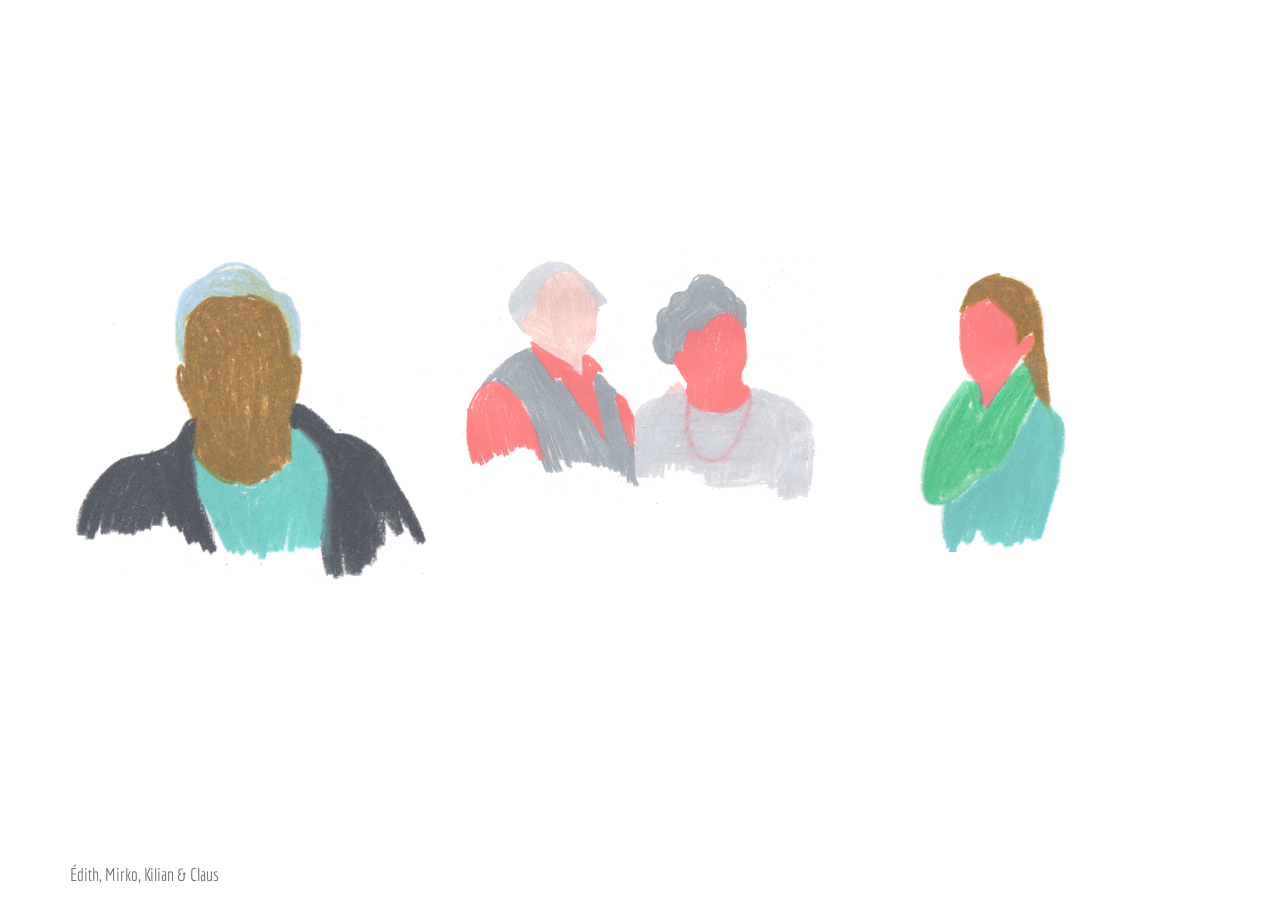
==== index.html @ 73d1462c "Change title" ====
<!DOCTYPE html>
<html class="full" lang="en">
<!-- Make sure the <html> tag is set to the .full CSS class. Change the background image in the full.css file. -->

<head>

    <meta charset="utf-8">
    <meta http-equiv="X-UA-Compatible" content="IE=edge">
    <meta name="viewport" content="width=device-width, initial-scale=1">
    <meta name="description" content="">
    <meta name="author" content="">

    <title>Übergänge</title>

    <link href="css/bootstrap.min.css" rel="stylesheet">
    <link href="css/the-big-picture.css" rel="stylesheet">
	<link href='http://fonts.googleapis.com/css?family=Economica:400,700' rel='stylesheet' type='text/css'>

    <!-- HTML5 Shim and Respond.js IE8 support of HTML5 elements and media queries -->
    <!-- WARNING: Respond.js doesn't work if you view the page via file:// -->
    <!--[if lt IE 9]>
        <script src="https://oss.maxcdn.com/libs/html5shiv/3.7.0/html5shiv.js"></script>
        <script src="https://oss.maxcdn.com/libs/respond.js/1.4.2/respond.min.js"></script>
    <![endif]-->

</head>

<body class="extra-margin">

    <!-- Navigation -->
    <nav class="navbar navbar-inverse navbar-fixed-bottom" role="navigation">
        <div class="container">
            <!-- Brand and toggle get grouped for better mobile display -->
            <div class="navbar-header">
                <a class="navbar-brand" href="#">Édith, Mirko, Kilian &amp; Claus</a>
            </div>
        </div>
        <!-- /.container -->
    </nav>
	
	<!-- Header -->
	<header>
		<div class="container">
			<h1 class="intro-heading">Übergänge</h1>
	    </div>
	</header>

    <!-- Page Content -->
    <div class="container extra-margin">
		<div class="row">
            <div class="col-sm-4">
				<a id="interview0" href="interviews/0/">
					<img class="img-responsive img-center transparent" src="mann.png" alt="">
					<h2 id="title0">Denis</h2>
				</a>
            </div>
            <div class="col-sm-4">
				<a id="interview1" href="interviews/1/">
                	<img class="img-responsive img-center transparent" src="paar.png" alt="">
                	<h2 id="title1">Helga und Heinz</h2>
				</a>
            </div>
            <div class="col-sm-4">
				<a id="interview2" href="interviews/2/">
                	<img class="img-responsive img-center transparent" src="frau.png" alt="">
                	<h2 id="title2">Ilayda</h2>
				</a>
            </div>
        </div>
        <!-- /.row -->
    </div>
    <!-- /.container -->
	
	<!-- Modal -->
	<div class="modal fade" id="myModal" tabindex="-1" role="dialog" aria-labelledby="myModalLabel" aria-hidden="true">
	  <div class="modal-dialog">
	    <div class="modal-content">
	      <div class="modal-header">
	        <button type="button" class="close" data-dismiss="modal"><span aria-hidden="true">&times;</span><span class="sr-only">Close</span></button>
	        <h4 class="modal-title" id="myModalLabel">Modal title</h4>
	      </div>
	      <div class="modal-body">
	        ...
	      </div>
	      <div class="modal-footer">
	        <button type="button" class="btn btn-default" data-dismiss="modal">Close</button>
	        <button type="button" class="btn btn-primary">Save changes</button>
	      </div>
	    </div>
	  </div>
	</div>
	
    <script src="../../js/jquery-1.11.0.js"></script>
    <script src="../../js/bootstrap.min.js"></script>
	
	<script type="text/javascript">
	var index = Math.floor(Math.random() * 2)
	$("html").css("background", "url(background" + index + ".gif) no-repeat");

		$(window).load(function () {
			
			// $('#myModal').modal()
   			
			$("#interview0").hover(
			  function() {
				  $("#title0").fadeIn(200);
			  }, function() {
				  $("#title0").fadeOut(200);
			  }
			);

			$("#interview1").hover(
			  function() {
				  $("#title1").fadeIn(200);
			  }, function() {
				  $("#title1").fadeOut(200);
			  }
			);

			$("#interview2").hover(
			  function() {
				  $("#title2").fadeIn(200);
			  }, function() {
				  $("#title2").fadeOut(200);
			  }
			);
		});
		
	</script>
	

</body>

</html>
---- css/the-big-picture.css ----
/*!
 * Start Bootstrap - The Big Picture HTML Template (http://startbootstrap.com)
 * Code licensed under the Apache License v2.0.
 * For details, see http://www.apache.org/licenses/LICENSE-2.0.
 */
html {
	background-color: black;
}

body {
	margin-bottom: 50px;
	background: none;
    font-family: Economica,"Helvetica Neue",Helvetica,Arial,sans-serif;
}

.navbar-inverse {
	background-color:rgba(0,0,0,0);
	border-color:rgba(0,0,0,0);
}

.extra-margin {
	margin-top: 80px;
}

.extra-marging-right {
	margin-right: 120px;
}

a:link {
    text-decoration: none;
}

a:visited {
    text-decoration: none;
}

a:hover {
    text-decoration: none;
}

a:active {
    text-decoration: none;
}

.full {
  	-webkit-background-size: 100px;
  	-moz-background-size: 100px;
  	-o-background-size: 100px;
  	background-size: 100px;
}

h1 {
	color: white;
	text-align: center;	
	font-size: 4em;
	font-weight: 700;
}

h2 {
	color: white;
	text-align: center;
	display: none;
}

h2:hover {
	color: white;
	text-decoration: none;
}

.transparent {
    opacity: 0.85;
}

.jx-image.right {
}

#jx-video-right {
	float: right;
}

video {
	width: 500px
}
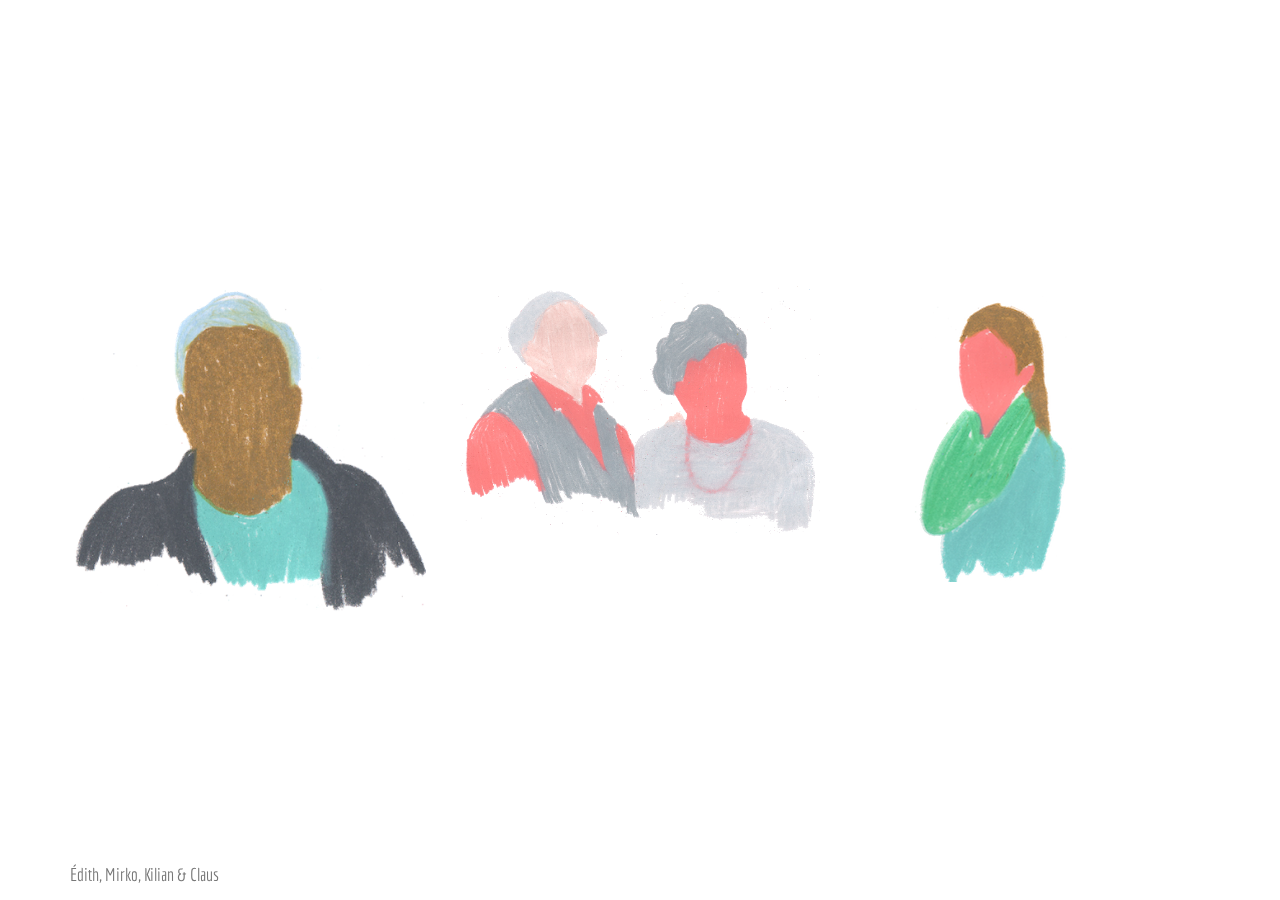
==== commit df4c7ef3: "Add final files" ====
--- a/index.html
+++ b/index.html
@@ -49,21 +49,21 @@
     <div class="container extra-margin">
 		<div class="row">
             <div class="col-sm-4">
-				<a id="interview0" href="interviews/0/">
+				<a id="interview0">
 					<img class="img-responsive img-center transparent" src="mann.png" alt="">
-					<h2 id="title0">Denis</h2>
+					<h2 id="title0">Denis (51)</h2>
 				</a>
             </div>
             <div class="col-sm-4">
-				<a id="interview1" href="interviews/1/">
+				<a id="interview1">
                 	<img class="img-responsive img-center transparent" src="paar.png" alt="">
-                	<h2 id="title1">Helga und Heinz</h2>
+                	<h2 id="title1">Heinz (83) und Helga (84)</h2>
 				</a>
             </div>
             <div class="col-sm-4">
 				<a id="interview2" href="interviews/2/">
                 	<img class="img-responsive img-center transparent" src="frau.png" alt="">
-                	<h2 id="title2">Ilayda</h2>
+                	<h2 id="title2">Ilayda (21)</h2>
 				</a>
             </div>
         </div>
@@ -71,27 +71,10 @@
     </div>
     <!-- /.container -->
 	
-	<!-- Modal -->
-	<div class="modal fade" id="myModal" tabindex="-1" role="dialog" aria-labelledby="myModalLabel" aria-hidden="true">
-	  <div class="modal-dialog">
-	    <div class="modal-content">
-	      <div class="modal-header">
-	        <button type="button" class="close" data-dismiss="modal"><span aria-hidden="true">&times;</span><span class="sr-only">Close</span></button>
-	        <h4 class="modal-title" id="myModalLabel">Modal title</h4>
-	      </div>
-	      <div class="modal-body">
-	        ...
-	      </div>
-	      <div class="modal-footer">
-	        <button type="button" class="btn btn-default" data-dismiss="modal">Close</button>
-	        <button type="button" class="btn btn-primary">Save changes</button>
-	      </div>
-	    </div>
-	  </div>
-	</div>
+	<audio id="audio" src="intro ambiance 2.mp3" preload="auto" loop></audio>
 	
-    <script src="../../js/jquery-1.11.0.js"></script>
-    <script src="../../js/bootstrap.min.js"></script>
+    <script src="js/jquery-1.11.0.js"></script>
+    <script src="js/bootstrap.min.js"></script>
 	
 	<script type="text/javascript">
 	var index = Math.floor(Math.random() * 2)
@@ -99,8 +82,9 @@
 
 		$(window).load(function () {
 			
-			// $('#myModal').modal()
-   			
+			var audio = document.getElementById('audio');
+			audio.play()
+			
 			$("#interview0").hover(
 			  function() {
 				  $("#title0").fadeIn(200);
--- a/css/the-big-picture.css
+++ b/css/the-big-picture.css
@@ -5,6 +5,10 @@
  */
 html {
 	background-color: black;
+}
+
+.img-centered {
+    margin: 0 auto;
 }
 
 body {
@@ -52,7 +56,7 @@
 h1 {
 	color: white;
 	text-align: center;	
-	font-size: 4em;
+	font-size: 6em;
 	font-weight: 700;
 }
 
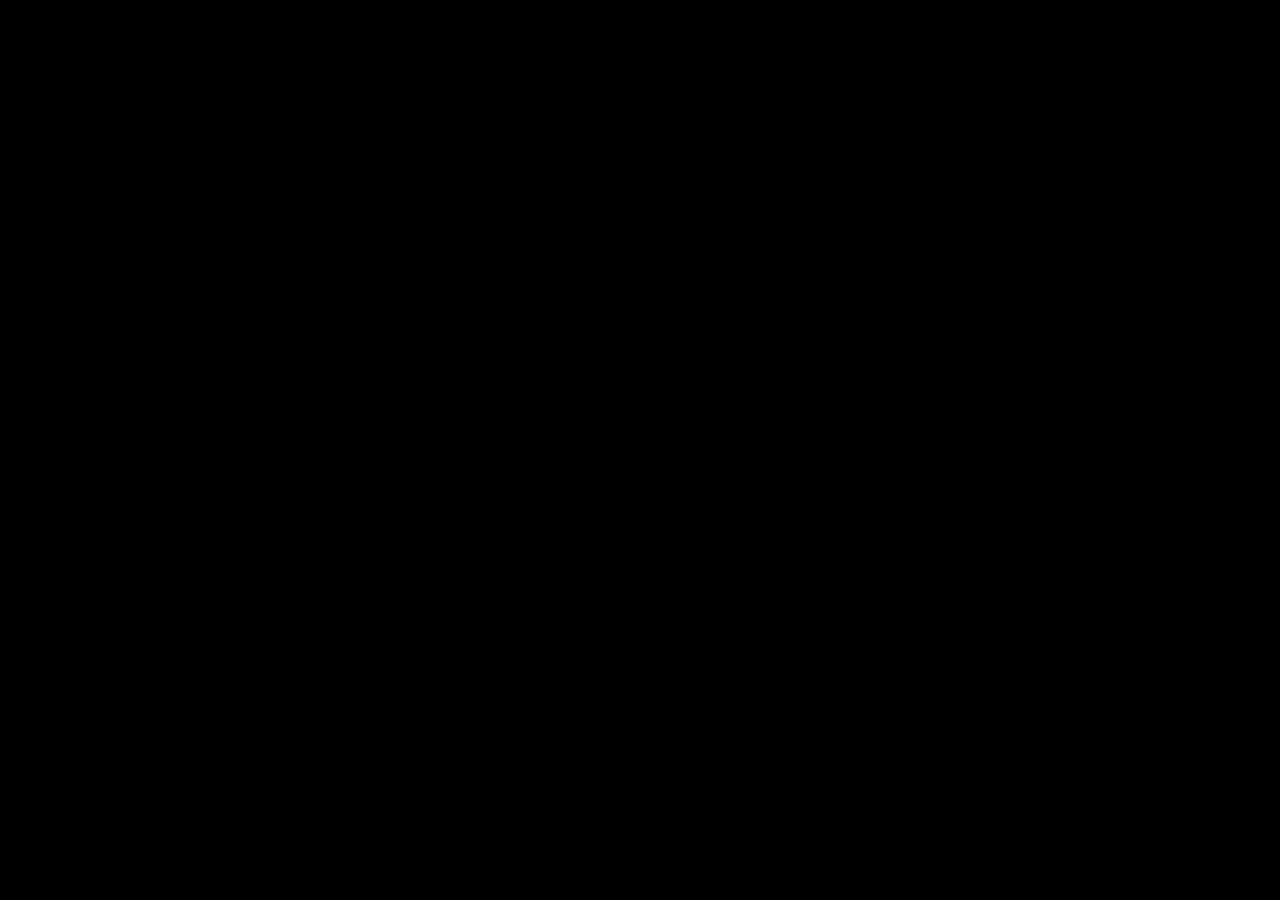
==== commit f1f6a34d: "Use intro as index.html; make links work withtout server" ====
--- a/index.html
+++ b/index.html
@@ -1,6 +1,5 @@
 <!DOCTYPE html>
-<html class="full" lang="en">
-<!-- Make sure the <html> tag is set to the .full CSS class. Change the background image in the full.css file. -->
+<html lang="en">
 
 <head>
 
@@ -13,8 +12,10 @@
     <title>Übergänge</title>
 
     <link href="css/bootstrap.min.css" rel="stylesheet">
-    <link href="css/the-big-picture.css" rel="stylesheet">
+    <link href="css/freelancer.css" rel="stylesheet">
 	<link href='http://fonts.googleapis.com/css?family=Economica:400,700' rel='stylesheet' type='text/css'>
+
+    <!-- Custom Fonts -->
 
     <!-- HTML5 Shim and Respond.js IE8 support of HTML5 elements and media queries -->
     <!-- WARNING: Respond.js doesn't work if you view the page via file:// -->
@@ -25,91 +26,30 @@
 
 </head>
 
-<body class="extra-margin">
+<body id="page-top" class="index">
 
-    <!-- Navigation -->
-    <nav class="navbar navbar-inverse navbar-fixed-bottom" role="navigation">
-        <div class="container">
-            <!-- Brand and toggle get grouped for better mobile display -->
-            <div class="navbar-header">
-                <a class="navbar-brand" href="#">Édith, Mirko, Kilian &amp; Claus</a>
+    <!-- Header -->
+    <header>
+        <div class="container-fluid">
+            <div class="row">
+                <div class="col-lg-12">
+					<a href="index2.html">
+                    	<img class="img-responsive" src="Introfilm.gif" alt="">
+					</a>
+                </div>
             </div>
         </div>
-        <!-- /.container -->
-    </nav>
+    </header>
 	
-	<!-- Header -->
-	<header>
-		<div class="container">
-			<h1 class="intro-heading">Übergänge</h1>
-	    </div>
-	</header>
+	<audio id="audio" src="ton kilian intro.mp3" preload="auto" loop></audio>
 
-    <!-- Page Content -->
-    <div class="container extra-margin">
-		<div class="row">
-            <div class="col-sm-4">
-				<a id="interview0">
-					<img class="img-responsive img-center transparent" src="mann.png" alt="">
-					<h2 id="title0">Denis (51)</h2>
-				</a>
-            </div>
-            <div class="col-sm-4">
-				<a id="interview1">
-                	<img class="img-responsive img-center transparent" src="paar.png" alt="">
-                	<h2 id="title1">Heinz (83) und Helga (84)</h2>
-				</a>
-            </div>
-            <div class="col-sm-4">
-				<a id="interview2" href="interviews/2/">
-                	<img class="img-responsive img-center transparent" src="frau.png" alt="">
-                	<h2 id="title2">Ilayda (21)</h2>
-				</a>
-            </div>
-        </div>
-        <!-- /.row -->
-    </div>
-    <!-- /.container -->
-	
-	<audio id="audio" src="intro ambiance 2.mp3" preload="auto" loop></audio>
-	
     <script src="js/jquery-1.11.0.js"></script>
-    <script src="js/bootstrap.min.js"></script>
 	
 	<script type="text/javascript">
-	var index = Math.floor(Math.random() * 2)
-	$("html").css("background", "url(background" + index + ".gif) no-repeat");
-
 		$(window).load(function () {
-			
 			var audio = document.getElementById('audio');
 			audio.play()
-			
-			$("#interview0").hover(
-			  function() {
-				  $("#title0").fadeIn(200);
-			  }, function() {
-				  $("#title0").fadeOut(200);
-			  }
-			);
-
-			$("#interview1").hover(
-			  function() {
-				  $("#title1").fadeIn(200);
-			  }, function() {
-				  $("#title1").fadeOut(200);
-			  }
-			);
-
-			$("#interview2").hover(
-			  function() {
-				  $("#title2").fadeIn(200);
-			  }, function() {
-				  $("#title2").fadeOut(200);
-			  }
-			);
 		});
-		
 	</script>
 	
 
--- a/css/freelancer.css
+++ b/css/freelancer.css
@@ -0,0 +1,453 @@
+/*!
+ * Start Bootstrap - Freelancer Bootstrap Theme (http://startbootstrap.com)
+ * Code licensed under the Apache License v2.0.
+ * For details, see http://www.apache.org/licenses/LICENSE-2.0.
+ */
+
+html {
+	background-color: black;
+}
+
+div.col-lg-12 {
+	padding: 0;
+}
+
+body {
+    overflow-x: hidden;
+}
+
+p {
+    font-size: 20px;
+}
+
+p.small {
+    font-size: 16px;
+}
+
+a,
+a:hover,
+a:focus,
+a:active,
+a.active {
+    outline: 0;
+    color: #18bc9c;
+}
+
+h1,
+h2,
+h3,
+h4,
+h5,
+h6 {
+    text-transform: uppercase;
+    font-family: Montserrat,"Helvetica Neue",Helvetica,Arial,sans-serif;
+    font-weight: 700;
+}
+
+hr.star-light,
+hr.star-primary {
+    margin: 25px auto 30px;
+    padding: 0;
+    max-width: 250px;
+    border: 0;
+    border-top: solid 5px;
+    text-align: center;
+}
+
+hr.star-light:after,
+hr.star-primary:after {
+    content: "\f005";
+    display: inline-block;
+    position: relative;
+    top: -.8em;
+    padding: 0 .25em;
+    font-family: FontAwesome;
+    font-size: 2em;
+}
+
+hr.star-light {
+    border-color: #fff;
+}
+
+hr.star-light:after {
+    color: #fff;
+    background-color: #18bc9c;
+}
+
+hr.star-primary {
+    border-color: #2c3e50;
+}
+
+hr.star-primary:after {
+    color: #2c3e50;
+    background-color: #fff;
+}
+
+.img-centered {
+    margin: 0 auto;
+}
+
+header {
+    text-align: center;
+    color: #fff;
+    background: #000;
+}
+
+header .container {
+/*    padding-top: 100px;
+    padding-bottom: 50px;
+*/}
+
+header img {
+    display: block;
+    margin: 0 auto 20px;
+}
+
+header .intro-text .name {
+    display: block;
+    text-transform: uppercase;
+    font-family: Montserrat,"Helvetica Neue",Helvetica,Arial,sans-serif;
+    font-size: 2em;
+    font-weight: 700;
+}
+
+header .intro-text .skills {
+    font-size: 1.25em;
+    font-weight: 300;
+}
+
+@media(min-width:768px) {
+    header .container {
+/*        padding-top: 200px;
+        padding-bottom: 100px;
+*/    }
+
+    header .intro-text .name {
+        font-size: 4.75em;
+    }
+
+    header .intro-text .skills {
+        font-size: 1.75em;
+    }
+}
+
+@media(min-width:768px) {
+    .navbar-fixed-top {
+        padding: 25px 0;
+        -webkit-transition: padding .3s;
+        -moz-transition: padding .3s;
+        transition: padding .3s;
+    }
+
+    .navbar-fixed-top .navbar-brand {
+        font-size: 2em;
+        -webkit-transition: all .3s;
+        -moz-transition: all .3s;
+        transition: all .3s;
+    }
+
+    .navbar-fixed-top.navbar-shrink {
+        padding: 10px 0;
+    }
+
+    .navbar-fixed-top.navbar-shrink .navbar-brand {
+        font-size: 1.5em;
+    }
+}
+
+.navbar {
+    text-transform: uppercase;
+    font-family: Montserrat,"Helvetica Neue",Helvetica,Arial,sans-serif;
+    font-weight: 700;
+}
+
+.navbar a:focus {
+    outline: 0;
+}
+
+.navbar .navbar-nav {
+    letter-spacing: 1px;
+}
+
+.navbar .navbar-nav li a:focus {
+    outline: 0;
+}
+
+.navbar-default,
+.navbar-inverse {
+    border: 0;
+}
+
+section {
+    padding: 100px 0;
+}
+
+section h2 {
+    margin: 0;
+    font-size: 3em;
+}
+
+section.success {
+    color: #fff;
+    background: #18bc9c;
+}
+
+@media(max-width:767px) {
+    section {
+        padding: 75px 0;
+    }
+
+    section.first {
+        padding-top: 75px;
+    }
+}
+
+#portfolio .portfolio-item {
+    right: 0;
+    margin: 0 0 15px;
+}
+
+#portfolio .portfolio-item .portfolio-link {
+    display: block;
+    position: relative;
+    margin: 0 auto;
+    max-width: 400px;
+}
+
+#portfolio .portfolio-item .portfolio-link .caption {
+    position: absolute;
+    width: 100%;
+    height: 100%;
+    opacity: 0;
+    background: rgba(24,188,156,.9);
+    -webkit-transition: all ease .5s;
+    -moz-transition: all ease .5s;
+    transition: all ease .5s;
+}
+
+#portfolio .portfolio-item .portfolio-link .caption:hover {
+    opacity: 1;
+}
+
+#portfolio .portfolio-item .portfolio-link .caption .caption-content {
+    position: absolute;
+    top: 50%;
+    width: 100%;
+    height: 20px;
+    margin-top: -12px;
+    text-align: center;
+    font-size: 20px;
+    color: #fff;
+}
+
+#portfolio .portfolio-item .portfolio-link .caption .caption-content i {
+    margin-top: -12px;
+}
+
+#portfolio .portfolio-item .portfolio-link .caption .caption-content h3,
+#portfolio .portfolio-item .portfolio-link .caption .caption-content h4 {
+    margin: 0;
+}
+
+#portfolio * {
+    z-index: 2;
+}
+
+@media(min-width:767px) {
+    #portfolio .portfolio-item {
+        margin: 0 0 30px;
+    }
+}
+
+.btn-outline {
+    margin-top: 15px;
+    border: solid 2px #fff;
+    font-size: 20px;
+    color: #fff;
+    background: 0 0;
+    transition: all .3s ease-in-out;
+}
+
+.btn-outline:hover,
+.btn-outline:focus,
+.btn-outline:active,
+.btn-outline.active {
+    border: solid 2px #fff;
+    color: #18bc9c;
+    background: #fff;
+}
+
+.floating-label-form-group {
+    position: relative;
+    margin-bottom: 0;
+    padding-bottom: .5em;
+    border-bottom: 1px solid #eee;
+}
+
+.floating-label-form-group input,
+.floating-label-form-group textarea {
+    z-index: 1;
+    position: relative;
+    padding-right: 0;
+    padding-left: 0;
+    border: 0;
+    border-radius: 0;
+    font-size: 1.5em;
+    background: 0 0;
+    box-shadow: none!important;
+    resize: none;
+}
+
+.floating-label-form-group label {
+    display: block;
+    z-index: 0;
+    position: relative;
+    top: 2em;
+    margin: 0;
+    font-size: .85em;
+    line-height: 1.764705882em;
+    vertical-align: middle;
+    vertical-align: baseline;
+    opacity: 0;
+    -webkit-transition: top .3s ease,opacity .3s ease;
+    -moz-transition: top .3s ease,opacity .3s ease;
+    -ms-transition: top .3s ease,opacity .3s ease;
+    transition: top .3s ease,opacity .3s ease;
+}
+
+.floating-label-form-group::not(:first-child) {
+    padding-left: 14px;
+    border-left: 1px solid #eee;
+}
+
+.floating-label-form-group-with-value label {
+    top: 0;
+    opacity: 1;
+}
+
+.floating-label-form-group-with-focus label {
+    color: #18bc9c;
+}
+
+form .row:first-child .floating-label-form-group {
+    border-top: 1px solid #eee;
+}
+
+footer {
+    color: #fff;
+}
+
+footer h3 {
+    margin-bottom: 30px;
+}
+
+footer .footer-above {
+    padding-top: 50px;
+    background-color: #2c3e50;
+}
+
+footer .footer-col {
+    margin-bottom: 50px;
+}
+
+footer .footer-below {
+    padding: 25px 0;
+    background-color: #233140;
+}
+
+.btn-social {
+    display: inline-block;
+    width: 50px;
+    height: 50px;
+    border: 2px solid #fff;
+    border-radius: 100%;
+    text-align: center;
+    font-size: 20px;
+    line-height: 45px;
+}
+
+.btn:focus,
+.btn:active,
+.btn.active {
+    outline: 0;
+}
+
+.scroll-top {
+    z-index: 1049;
+    position: fixed;
+    right: 2%;
+    bottom: 2%;
+    width: 50px;
+    height: 50px;
+}
+
+.scroll-top .btn {
+    width: 50px;
+    height: 50px;
+    border-radius: 100%;
+    font-size: 20px;
+    line-height: 28px;
+}
+
+.scroll-top .btn:focus {
+    outline: 0;
+}
+
+.portfolio-modal .modal-content {
+    padding: 100px 0;
+    min-height: 100%;
+    border: 0;
+    border-radius: 0;
+    text-align: center;
+    background-clip: border-box;
+    -webkit-box-shadow: none;
+    box-shadow: none;
+}
+
+.portfolio-modal .modal-content h2 {
+    margin: 0;
+    font-size: 3em;
+}
+
+.portfolio-modal .modal-content img {
+    margin-bottom: 30px;
+}
+
+.portfolio-modal .modal-content .item-details {
+    margin: 30px 0;
+}
+
+.portfolio-modal .close-modal {
+    position: absolute;
+    top: 25px;
+    right: 25px;
+    width: 75px;
+    height: 75px;
+    background-color: transparent;
+    cursor: pointer;
+}
+
+.portfolio-modal .close-modal:hover {
+    opacity: .3;
+}
+
+.portfolio-modal .close-modal .lr {
+    z-index: 1051;
+    width: 1px;
+    height: 75px;
+    margin-left: 35px;
+    background-color: #2c3e50;
+    -webkit-transform: rotate(45deg);
+    -ms-transform: rotate(45deg);
+    transform: rotate(45deg);
+}
+
+.portfolio-modal .close-modal .lr .rl {
+    z-index: 1052;
+    width: 1px;
+    height: 75px;
+    background-color: #2c3e50;
+    -webkit-transform: rotate(90deg);
+    -ms-transform: rotate(90deg);
+    transform: rotate(90deg);
+}